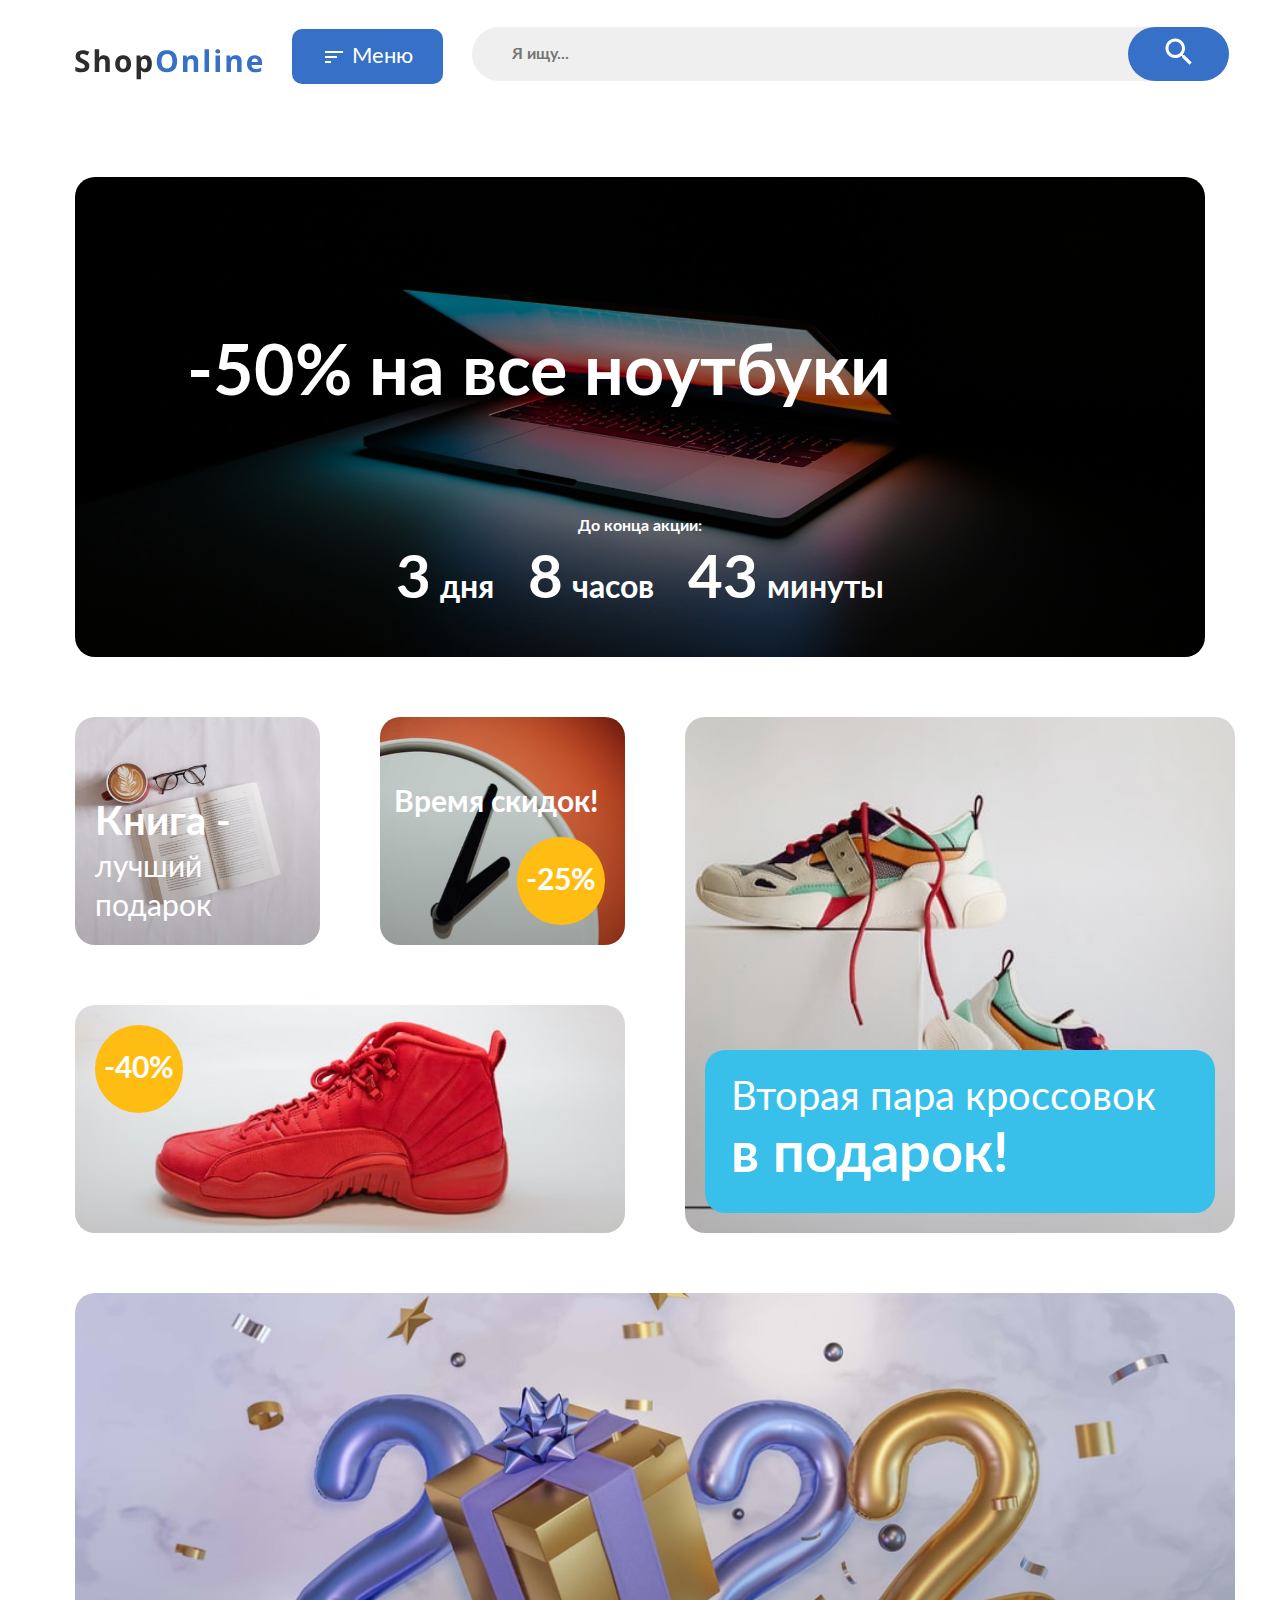
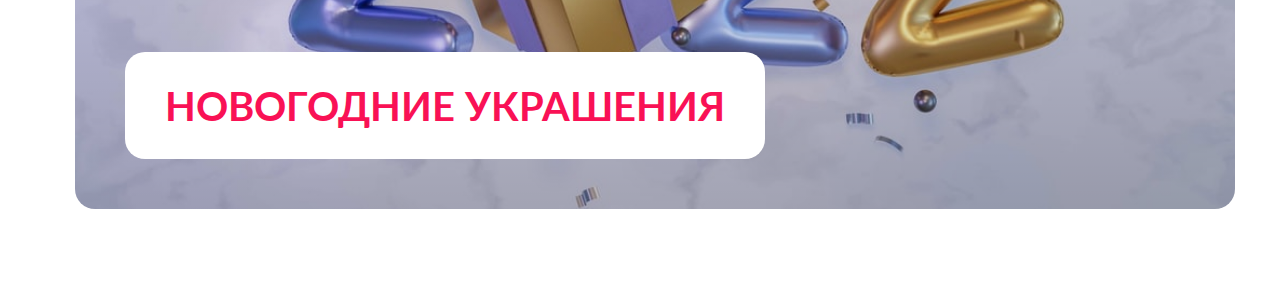
==== index.html @ 8e8b87fa "index page v0.1" ====
<!DOCTYPE html>
<html lang="ru">
  <head>
    <meta charset="UTF-8" />
    <meta http-equiv="X-UA-Compatible" content="IE=edge" />
    <meta name="viewport" content="width=device-width, initial-scale=1.0" />
    <title>ShopOnline - учебный проект</title>
    <link rel="stylesheet" href="assets/style/index/index.css" />
  </head>
  <body>
    <header class="header">
      <div class="container">
        <div class="header__wrapper">
          <a class="header__logo-link" href="#">
            <img
              class="header__logo-link-image"
              src="assets/images/index/logo.svg"
              alt="Логотип компании ShopOnline"
            />
          </a>
          <button class="button header__menu-btn" type="button">
            <svg
              class="header__menu-btn-img"
              width="24"
              height="24"
              viewBox="0 0 24 24"
              fill="none"
              xmlns="http://www.w3.org/2000/svg"
            >
              <g>
                <path
                  d="M3 18H9V16H3V18ZM3 6V8H21V6H3ZM3 13H15V11H3V13Z"
                  fill="currentColor"
                />
              </g>
            </svg>
            Меню
          </button>
          <form class="header__search-form">
            <input
              class="header__search-form-input"
              type="text"
              name="search"
              placeholder="Я ищу..."
            />
            <button class="button header__search-form-btn" type="submit">
              <img
                class="button header__search-form-btn-img"
                src="assets/images/index/icon_search.svg"
                alt="Иконка поиска товара"
              />
            </button>
          </form>
          <nav class="header__nav">
            <ul class="header__nav-list">
              <li class="header__nav-item">
                <a href="#" class="header__nav-link">
                  <img
                    class="header__nav-item-img"
                    src="assets/images/index/icon_person.svg"
                    alt="Иконка профиля"
                    title="Профиль"
                  />
                  <p class="header__nav-item-title">Профиль</p>
                </a>
              </li>
              <li class="header__nav-item">
                <a href="#" class="header__nav-link">
                  <img
                    class="header__nav-item-img"
                    src="assets/images/index/icon_shopping_cart.svg"
                    alt="Иконка корзины"
                    title="Корзина"
                  />
                  <p class="header__nav-item-title">Корзина</p>
                  <div
                    class="header__nav-item-cart-counter"
                    data-count="2"
                  ></div>
                </a>
              </li>
              <li class="header__nav-item">
                <a href="#" class="header__nav-link">
                  <img
                    class="header__nav-item-img"
                    src="assets/images/index/icon_favorite.svg"
                    alt="Иконка избранного"
                    title="Избранное"
                  />
                  <p class="header__nav-item-title">Избранное</p>
                </a>
              </li>
            </ul>
          </nav>
        </div>
      </div>
    </header>
    <section class="banner">
      <div class="container">
        <div class="banner-wrapper">
          <h1 class="visually-hidden">Баннер промо-акции</h1>
          <p class="banner__title">-50% на все ноутбуки</p>
          <div class="banner__countdown">
            <p class="banner__countdown-title">До конца акции:</p>
            <p class="banner__countdown-text">
              <span class="banner__digit promo__countdown-days-number">3</span>
              <span class="banner__digit promo__countdown-days-text">дня</span>
              <span class="banner__digit promo__countdown-hours-number">8</span>
              <span class="banner__digit promo__countdown-hours-text"
                >часов</span
              >
              <span class="banner__digit promo__countdown-minutes-number"
                >43</span
              >
              <span class="banner__digit promo__countdown-minutes-text"
                >минуты</span
              >
            </p>
          </div>
        </div>
      </div>
    </section>
    <section class="promo">
      <div class="container">
        <h2 class="visually-hidden">Список акций онлайн-магазина</h2>
        <ul class="promo__list">
          <li class="promo__list-item">
            <p class="promo__list-item-text promo__list-item-text-title">
              Книга - &nbsp;
            </p>
            <p class="promo__list-item-text promo__list-item-text-subtitle">
              лучший подарок
            </p>
          </li>
          <li class="promo__list-item">
            <p class="promo__list-item-text promo__list-item-text-title">
              Время скидок!
            </p>
            <div
              class="promo__list-item-discount-block promo__list-item-discount-block_bottom-right"
            >
              -25%
            </div>
          </li>
          <li class="promo__list-item">
            <div
              class="promo__list-item-special promo__list-item-special_dark-bg"
            >
              <p class="promo__list-item-text promo__list-item-text-title">
                Вторая пара кроссовок
              </p>
              <p class="promo__list-item-text promo__list-item-text-subtitle">
                в подарок!
              </p>
            </div>
          </li>
          <li class="promo__list-item">
            <p class="promo__list-item-text promo__list-item-text-title">
              Идеи новогодних подарков
            </p>
          </li>
          <li class="promo__list-item">
            <div
              class="promo__list-item-discount-block promo__list-item-discount-block_top-left"
            >
              -40%
            </div>
          </li>
          <li class="promo__list-item">
            <p class="promo__list-item-text promo__list-item-text-title">
              Выгодно в декабре!
            </p>
            <div
              class="promo__list-item-discount-block promo__list-item-discount-block_bottom-right"
            >
              -15%
            </div>
          </li>
          <li class="promo__list-item">
            <div
              class="promo__list-item-special promo__list-item-special_light-bg"
            >
              <p class="promo__list-item-text promo__list-item-text-title">
                Новогодние украшения
              </p>
            </div>
          </li>
          <li class="promo__list-item">
            <p class="promo__list-item-text promo__list-item-text-title">
              На бытовую химию
            </p>
            <div
              class="promo__list-item-discount-block promo__list-item-discount-block_top-left"
            >
              -25%
            </div>
          </li>
          <li class="promo__list-item"></li>
          <li class="promo__list-item">
            <div
              class="promo__list-item-discount-block promo__list-item-discount-block_bottom-right"
            >
              -55%
            </div>
          </li>
        </ul>
      </div>
    </section>
  </body>
</html>
---- assets/style/index/index.css ----
@import "../fonts.css";
@import "../default.css";
@import "colors.css";
@import "header.css";
@import "banner.css";
@import "promo.css";

body {
  font-family: Lato, sans-serif;
  /*font-weight: 700;
  line-height: 130%;*/
}
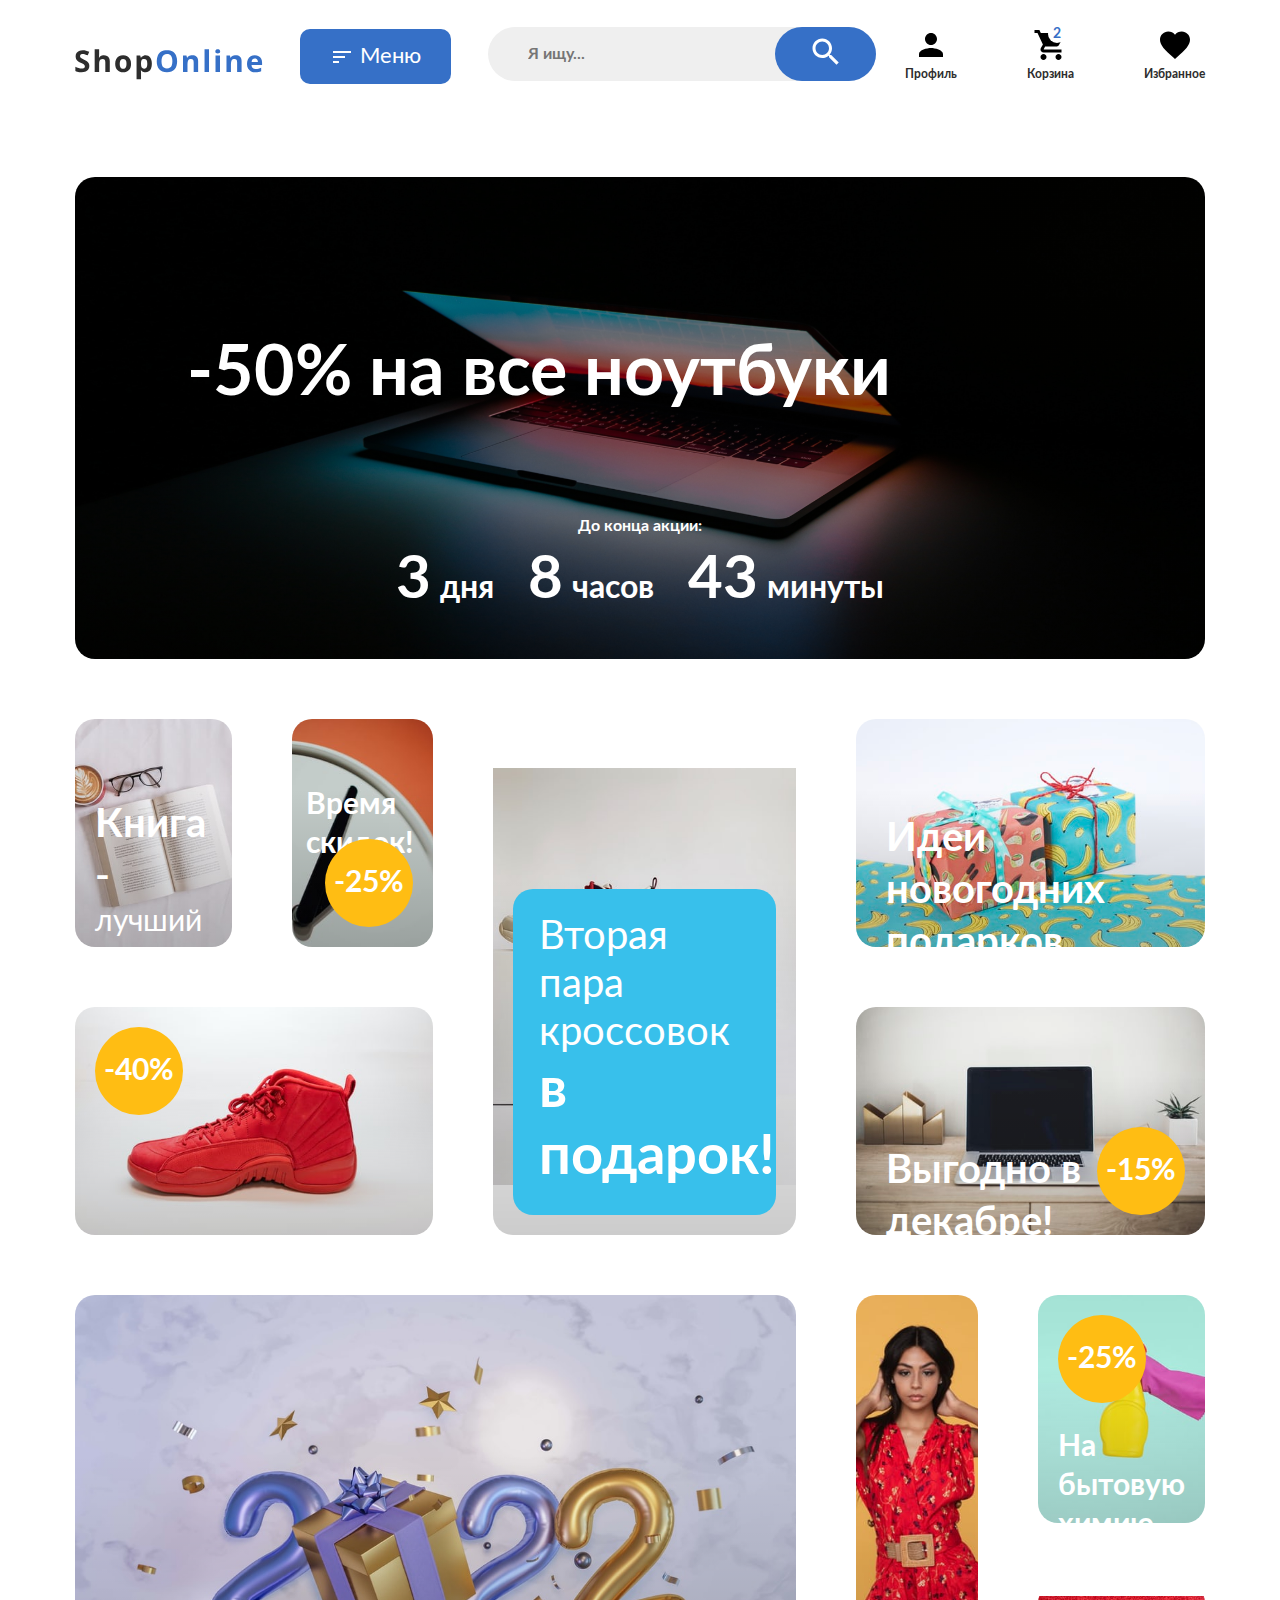
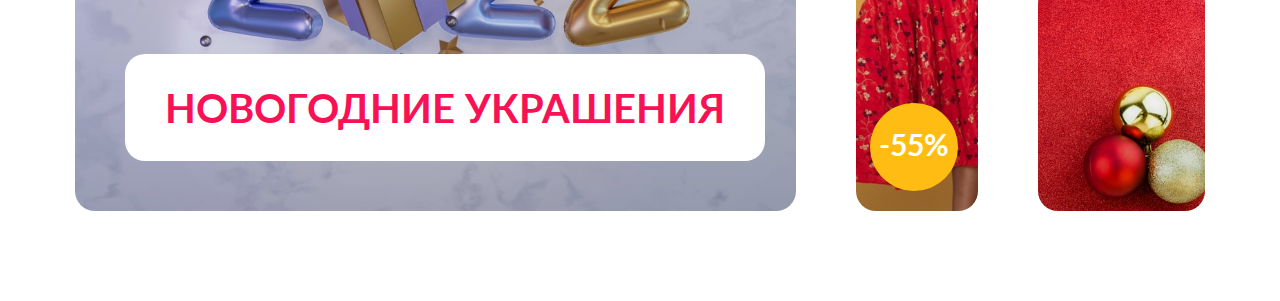
==== commit cb55f794: "переделал расчет размеров блоков с фиксированного на fr или 100%" ====
--- a/index.html
+++ b/index.html
@@ -51,47 +51,44 @@
               />
             </button>
           </form>
-          <nav class="header__nav">
-            <ul class="header__nav-list">
-              <li class="header__nav-item">
-                <a href="#" class="header__nav-link">
-                  <img
-                    class="header__nav-item-img"
-                    src="assets/images/index/icon_person.svg"
-                    alt="Иконка профиля"
-                    title="Профиль"
-                  />
-                  <p class="header__nav-item-title">Профиль</p>
-                </a>
-              </li>
-              <li class="header__nav-item">
-                <a href="#" class="header__nav-link">
-                  <img
-                    class="header__nav-item-img"
-                    src="assets/images/index/icon_shopping_cart.svg"
-                    alt="Иконка корзины"
-                    title="Корзина"
-                  />
-                  <p class="header__nav-item-title">Корзина</p>
-                  <div
-                    class="header__nav-item-cart-counter"
-                    data-count="2"
-                  ></div>
-                </a>
-              </li>
-              <li class="header__nav-item">
-                <a href="#" class="header__nav-link">
-                  <img
-                    class="header__nav-item-img"
-                    src="assets/images/index/icon_favorite.svg"
-                    alt="Иконка избранного"
-                    title="Избранное"
-                  />
-                  <p class="header__nav-item-title">Избранное</p>
-                </a>
-              </li>
-            </ul>
-          </nav>
+          <!-- <nav class="header__nav"> -->
+          <ul class="header__nav-list">
+            <li class="header__nav-item">
+              <a href="#" class="header__nav-link">
+                <img
+                  class="header__nav-item-img"
+                  src="assets/images/index/icon_person.svg"
+                  alt="Иконка профиля"
+                  title="Профиль"
+                />
+                <p class="header__nav-item-title">Профиль</p>
+              </a>
+            </li>
+            <li class="header__nav-item">
+              <a href="#" class="header__nav-link">
+                <img
+                  class="header__nav-item-img"
+                  src="assets/images/index/icon_shopping_cart.svg"
+                  alt="Иконка корзины"
+                  title="Корзина"
+                />
+                <p class="header__nav-item-title">Корзина</p>
+                <div class="header__nav-item-cart-counter" data-count="2"></div>
+              </a>
+            </li>
+            <li class="header__nav-item">
+              <a href="#" class="header__nav-link">
+                <img
+                  class="header__nav-item-img"
+                  src="assets/images/index/icon_favorite.svg"
+                  alt="Иконка избранного"
+                  title="Избранное"
+                />
+                <p class="header__nav-item-title">Избранное</p>
+              </a>
+            </li>
+          </ul>
+          <!-- </nav> -->
         </div>
       </div>
     </header>
@@ -103,16 +100,18 @@
           <div class="banner__countdown">
             <p class="banner__countdown-title">До конца акции:</p>
             <p class="banner__countdown-text">
-              <span class="banner__digit promo__countdown-days-number">3</span>
-              <span class="banner__digit promo__countdown-days-text">дня</span>
-              <span class="banner__digit promo__countdown-hours-number">8</span>
-              <span class="banner__digit promo__countdown-hours-text"
+              <span class="banner__digit banner__countdown-days-number">3</span>
+              <span class="banner__digit banner__countdown-days-text">дня</span>
+              <span class="banner__digit banner__countdown-hours-number"
+                >8</span
+              >
+              <span class="banner__digit banner__countdown-hours-text"
                 >часов</span
               >
-              <span class="banner__digit promo__countdown-minutes-number"
+              <span class="banner__digit banner__countdown-minutes-number"
                 >43</span
               >
-              <span class="banner__digit promo__countdown-minutes-text"
+              <span class="banner__digit banner__countdown-minutes-text"
                 >минуты</span
               >
             </p>
